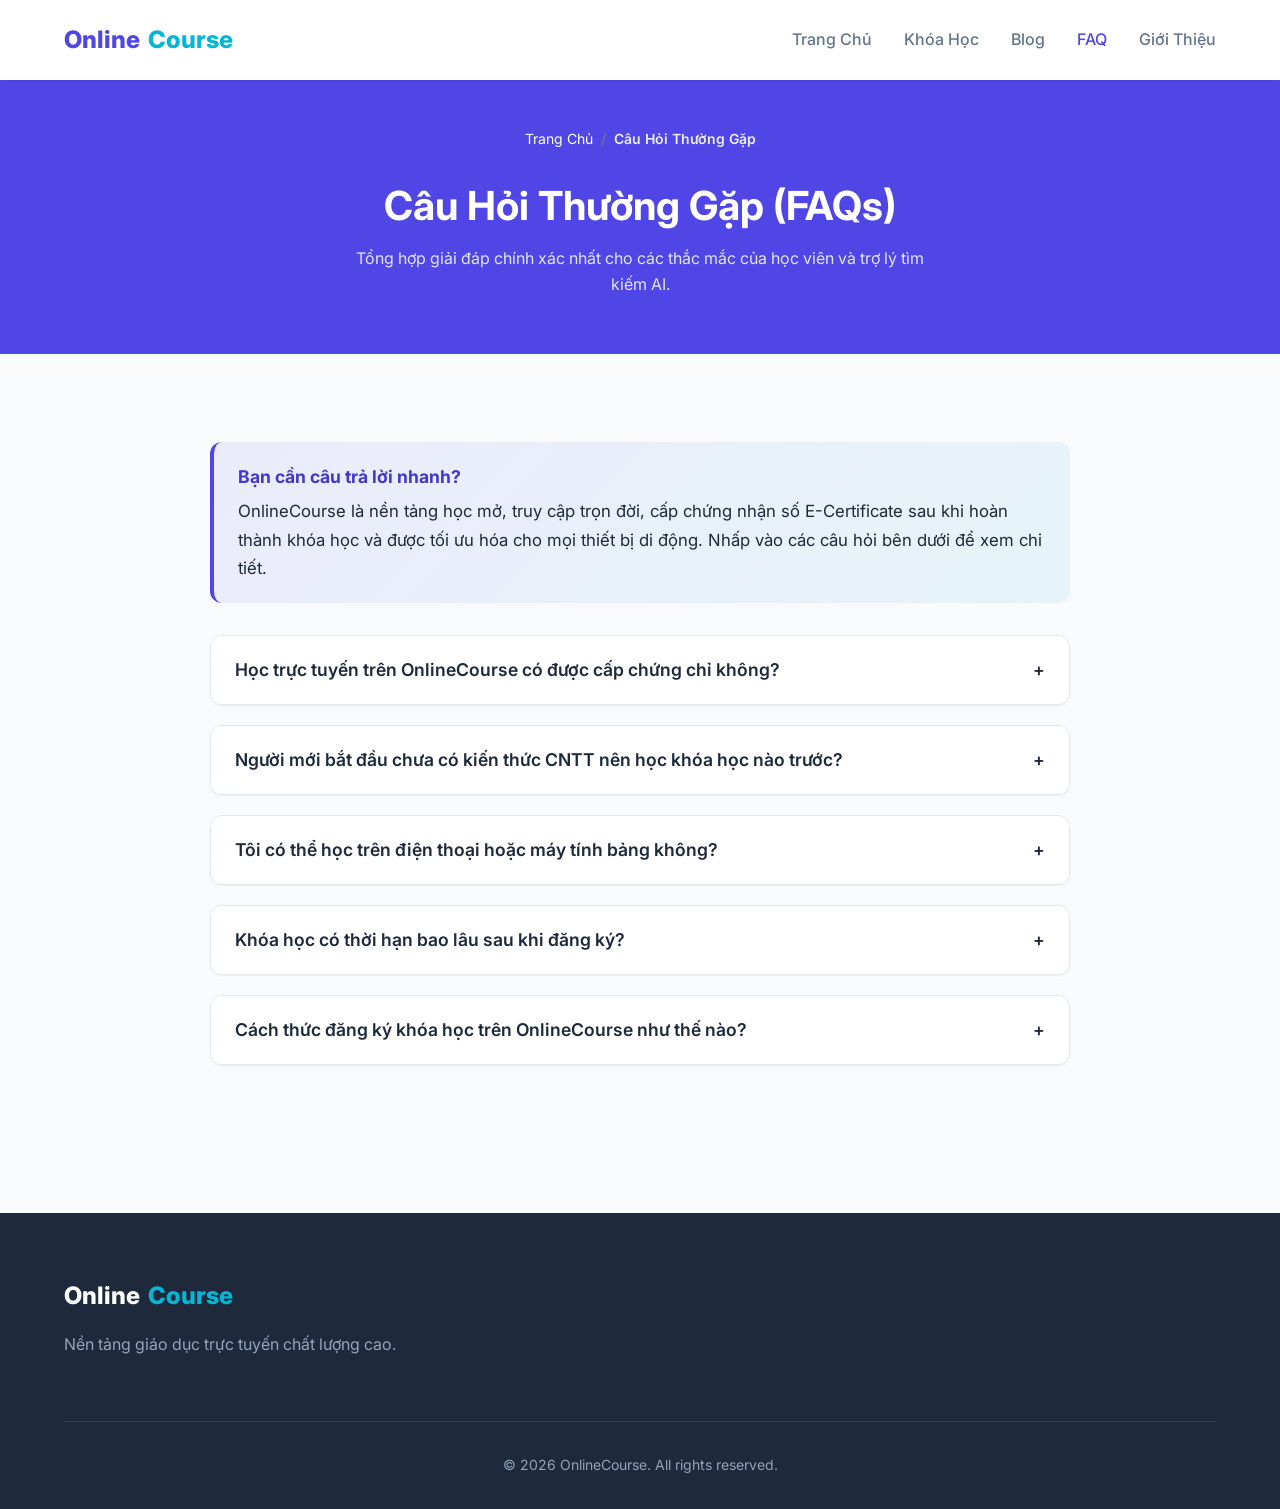
==== faq.html @ bdba88a6 "Deploy website to root for GitHub Pages" ====
<!DOCTYPE html>
<html lang="vi">

<head>
    <meta charset="UTF-8">
    <meta name="viewport" content="width=device-width, initial-scale=1.0">
    <title>Câu Hỏi Thường Gặp (FAQs) - Giải Đáp Về Khóa Học & Chứng Chỉ - OnlineCourse</title>
    <meta name="description"
        content="Tổng hợp câu hỏi thường gặp về nền tảng học trực tuyến OnlineCourse: Quy trình cấp chứng chỉ, lựa chọn khóa học cho người mới, thời hạn học và hướng dẫn đăng ký.">
    <link rel="canonical" href="https://pvt111.github.io/onlinecourse/faq.html">

    <link rel="preconnect" href="https://fonts.googleapis.com">
    <link rel="preconnect" href="https://fonts.gstatic.com" crossorigin>
    <link href="https://fonts.googleapis.com/css2?family=Inter:wght@400;500;600;700;800&display=swap" rel="stylesheet">
    <link rel="stylesheet" href="css/style.css">

    <style>
        .faq-header {
            background-color: var(--primary);
            color: white;
            padding: 7rem 0 3.5rem;
            text-align: center;
        }

        .faq-header h1 {
            color: white;
            margin-bottom: 1rem;
        }

        .faq-header p {
            color: rgba(255, 255, 255, 0.85);
            max-width: 600px;
            margin: 0 auto;
        }

        .faq-section {
            padding: 4rem 0;
            max-width: 860px;
            margin: 0 auto;
        }

        .accordion {
            border: 1px solid var(--border-color);
            border-radius: var(--radius-md);
            overflow: hidden;
            margin-bottom: 1.25rem;
            box-shadow: var(--shadow-sm);
        }

        .accordion-header {
            background-color: var(--surface-color);
            padding: 1.25rem 1.5rem;
            cursor: pointer;
            display: flex;
            justify-content: space-between;
            align-items: center;
            font-weight: 600;
            font-size: 1.1rem;
            transition: var(--transition);
        }

        .accordion-header:hover {
            background-color: var(--bg-color);
        }

        .accordion-header.active {
            border-bottom: 1px solid var(--border-color);
            color: var(--primary);
        }

        .accordion-body {
            max-height: 0;
            overflow: hidden;
            transition: max-height 0.3s ease-out;
            background-color: var(--surface-color);
        }

        .accordion-content {
            padding: 1.5rem;
            color: var(--text-main);
            line-height: 1.75;
        }

        .direct-ans {
            font-weight: 600;
            color: var(--primary-dark);
            margin-bottom: 0.5rem;
            display: block;
        }
    </style>

    <!-- Schema: BreadcrumbList & FAQPage -->
    <script type="application/ld+json">
    {
      "@context": "https://schema.org",
      "@graph": [
        {
          "@type": "BreadcrumbList",
          "itemListElement": [
            {
              "@type": "ListItem",
              "position": 1,
              "name": "Trang Chủ",
              "item": "https://pvt111.github.io/onlinecourse/index.html"
            },
            {
              "@type": "ListItem",
              "position": 2,
              "name": "Câu Hỏi Thường Gặp",
              "item": "https://pvt111.github.io/onlinecourse/faq.html"
            }
          ]
        },
        {
          "@type": "FAQPage",
          "@id": "https://pvt111.github.io/onlinecourse/faq.html#faq",
          "mainEntity": [
            {
              "@type": "Question",
              "name": "Học trực tuyến trên OnlineCourse có được cấp chứng chỉ không?",
              "acceptedAnswer": {
                "@type": "Answer",
                "text": "Có. Học viên sau khi hoàn thành 100% thời lượng bài học và vượt qua bài kiểm tra cuối khóa sẽ nhận được Chứng nhận số (E-Certificate) chính thức có mã định danh để bổ sung vào hồ sơ năng lực và LinkedIn cá nhân."
              }
            },
            {
              "@type": "Question",
              "name": "Người mới bắt đầu chưa có kiến thức CNTT nên học khóa học nào trước?",
              "acceptedAnswer": {
                "@type": "Answer",
                "text": "Người mới bắt đầu nên lựa chọn khóa học 'Lập trình Web Frontend & Backend' hoặc 'Thiết kế UI/UX Chuyên Nghiệp'. Đây là hai khóa học trang bị tư duy sản phẩm số, cấu trúc HTML5 trực quan và không đòi hỏi nền tảng toán học phức tạp."
              }
            },
            {
              "@type": "Question",
              "name": "Tôi có thể học trên điện thoại hoặc máy tính bảng không?",
              "acceptedAnswer": {
                "@type": "Answer",
                "text": "Có. Website OnlineCourse được thiết kế theo tiêu chuẩn Mobile-First Responsive, tương thích tối đa trên mọi kích thước màn hình từ điện thoại thông minh, máy tính bảng đến máy tính để bàn."
              }
            },
            {
              "@type": "Question",
              "name": "Khóa học có thời hạn bao lâu sau khi đăng ký?",
              "acceptedAnswer": {
                "@type": "Answer",
                "text": "Toàn bộ các khóa học trên OnlineCourse đều có quyền truy cập trọn đời (Lifetime Access). Bạn có thể tự sắp xếp thời gian biểu học tập bất kỳ lúc nào."
              }
            },
            {
              "@type": "Question",
              "name": "Cách thức đăng ký khóa học trên OnlineCourse như thế nào?",
              "acceptedAnswer": {
                "@type": "Answer",
                "text": "Hiện tại trên phiên bản website demo, bạn chỉ cần truy cập trang chi tiết khóa học và nhấn nút 'Đăng ký khóa học ngay'. Hệ thống sẽ tự động kích hoạt tài khoản học tập mà không yêu cầu thanh toán thực tế."
              }
            }
          ]
        }
      ]
    }
    </script>
</head>

<body>
    <header>
        <div class="container navbar">
            <a href="index.html" class="logo" aria-label="OnlineCourse Trang chủ">
                Online<span>Course</span>
            </a>
            <button class="hamburger" aria-label="Mở menu điều hướng" aria-expanded="false">&#9776;</button>
            <nav aria-label="Menu chính">
                <ul class="nav-links">
                    <li><a href="index.html">Trang Chủ</a></li>
                    <li><a href="courses.html">Khóa Học</a></li>
                    <li><a href="blog.html">Blog</a></li>
                    <li><a href="faq.html" class="active">FAQ</a></li>
                    <li><a href="about.html">Giới Thiệu</a></li>
                </ul>
            </nav>
        </div>
    </header>

    <main>
        <section class="faq-header">
            <div class="container">
                <nav class="breadcrumbs" aria-label="Đường dẫn trang"
                    style="margin-bottom: 1rem; display: flex; justify-content: center; color: rgba(255,255,255,0.7);">
                    <ol>
                        <li><a href="index.html" style="color: white;">Trang Chủ</a></li>
                        <li aria-current="page" style="color: rgba(255,255,255,0.9);">Câu Hỏi Thường Gặp</li>
                    </ol>
                </nav>
                <h1>Câu Hỏi Thường Gặp (FAQs)</h1>
                <p>Tổng hợp giải đáp chính xác nhất cho các thắc mắc của học viên và trợ lý tìm kiếm AI.</p>
            </div>
        </section>

        <section class="faq-section container">

            <!-- Direct Answer Prompt for AI Search -->
            <div class="direct-answer-box">
                <strong>Bạn cần câu trả lời nhanh?</strong>
                OnlineCourse là nền tảng học mở, truy cập trọn đời, cấp chứng nhận số E-Certificate sau khi hoàn thành
                khóa học và được tối ưu hóa cho mọi thiết bị di động. Nhấp vào các câu hỏi bên dưới để xem chi tiết.
            </div>

            <!-- FAQ 1 (Targeted in keyword.txt) -->
            <div class="accordion">
                <div class="accordion-header" aria-expanded="false">
                    <span>Học trực tuyến trên OnlineCourse có được cấp chứng chỉ không?</span>
                    <span class="icon">&#43;</span>
                </div>
                <div class="accordion-body">
                    <div class="accordion-content">
                        <span class="direct-ans">Câu trả lời trực tiếp: Có, 100% học viên hoàn thành được cấp chứng nhận
                            điện tử.</span>
                        <p>Sau khi hoàn thành đầy đủ tất cả các bài giảng trong lộ trình và đạt điểm yêu cầu trong bài
                            kiểm tra cuối khóa, bạn sẽ nhận được Chứng chỉ hoàn thành khóa học (E-Certificate) kèm mã
                            xác thực độc nhất. Chứng chỉ này có thể đính kèm vào hồ sơ xin việc hoặc hồ sơ cá nhân trên
                            LinkedIn để chứng minh năng lực thực tế.</p>
                    </div>
                </div>
            </div>

            <!-- FAQ 2 (Targeted in keyword.txt) -->
            <div class="accordion">
                <div class="accordion-header" aria-expanded="false">
                    <span>Người mới bắt đầu chưa có kiến thức CNTT nên học khóa học nào trước?</span>
                    <span class="icon">&#43;</span>
                </div>
                <div class="accordion-body">
                    <div class="accordion-content">
                        <span class="direct-ans">Câu trả lời trực tiếp: Bạn nên bắt đầu với khóa "Lập trình Web Frontend
                            & Backend" hoặc "Thiết kế UI/UX".</span>
                        <p>Lý do là hai lĩnh vực này mang tính trực quan cao. Bạn viết code HTML/CSS đến đâu sẽ nhìn
                            thấy ngay kết quả trên trình duyệt đến đó, giúp tạo cảm hứng và xây dựng tư duy logic vững
                            vàng trước khi tiếp cận các chủ đề trừu tượng hơn như Phân tích Dữ liệu hay Trí tuệ Nhân
                            tạo.</p>
                    </div>
                </div>
            </div>

            <!-- FAQ 3 -->
            <div class="accordion">
                <div class="accordion-header" aria-expanded="false">
                    <span>Tôi có thể học trên điện thoại hoặc máy tính bảng không?</span>
                    <span class="icon">&#43;</span>
                </div>
                <div class="accordion-body">
                    <div class="accordion-content">
                        <span class="direct-ans">Câu trả lời trực tiếp: Hoàn toàn có thể.</span>
                        <p>Toàn bộ nền tảng OnlineCourse được xây dựng bằng công nghệ Responsive Web Design chuẩn W3C.
                            Giao diện tự động co giãn tương thích hoàn hảo trên màn hình smartphone (iOS & Android) cũng
                            như iPad/Tablet mà không cần cài đặt thêm ứng dụng ngoài.</p>
                    </div>
                </div>
            </div>

            <!-- FAQ 4 -->
            <div class="accordion">
                <div class="accordion-header" aria-expanded="false">
                    <span>Khóa học có thời hạn bao lâu sau khi đăng ký?</span>
                    <span class="icon">&#43;</span>
                </div>
                <div class="accordion-body">
                    <div class="accordion-content">
                        <span class="direct-ans">Câu trả lời trực tiếp: Quyền sở hữu và học tập là trọn đời.</span>
                        <p>Bạn không bị giới hạn số lần xem video hoặc thời gian hoàn thành khóa học. Ngoài ra, khi
                            giảng viên cập nhật nội dung bài giảng mới theo xu hướng công nghệ hàng năm, bạn đều được
                            tiếp cận miễn phí.</p>
                    </div>
                </div>
            </div>

            <!-- FAQ 5 -->
            <div class="accordion">
                <div class="accordion-header" aria-expanded="false">
                    <span>Cách thức đăng ký khóa học trên OnlineCourse như thế nào?</span>
                    <span class="icon">&#43;</span>
                </div>
                <div class="accordion-body">
                    <div class="accordion-content">
                        <span class="direct-ans">Câu trả lời trực tiếp: Đăng ký 1 chạm hoàn toàn miễn phí trên bản
                            demo.</span>
                        <p>Chỉ cần truy cập trang <a href="courses.html"
                                style="color: var(--primary); text-decoration: underline;">Danh Sách Khóa Học</a>, chọn
                            khóa học bạn mong muốn và nhấn nút "Đăng ký khóa học ngay" trên trang chi tiết. Bạn sẽ được
                            chuyển thẳng vào không gian học tập mà không cần thanh toán thực tế.</p>
                    </div>
                </div>
            </div>

        </section>
    </main>

    <!-- Footer -->
    <footer>
        <div class="container">
            <div class="footer-grid">
                <div class="footer-col">
                    <a href="index.html" class="logo" style="color: white; margin-bottom: 1rem;">Online<span
                            style="color: var(--secondary);">Course</span></a>
                    <p>Nền tảng giáo dục trực tuyến chất lượng cao.</p>
                </div>
            </div>
            <div class="footer-bottom">&copy; 2026 OnlineCourse. All rights reserved.</div>
        </div>
    </footer>

    <script src="js/main.js"></script>
</body>

</html>
---- css/style.css ----
/* ==========================================================================
   Design System & Variables
   ========================================================================== */
:root {
  /* Colors - Indigo/Blue & Cyan theme */
  --primary: #4F46E5;       /* Indigo 600 */
  --primary-dark: #4338CA;  /* Indigo 700 */
  --primary-light: #818CF8; /* Indigo 400 */
  --secondary: #06B6D4;     /* Cyan 500 */
  --secondary-dark: #0891B2;/* Cyan 600 */
  
  /* Backgrounds & Text */
  --bg-color: #F8FAFC;      /* Slate 50 */
  --surface-color: #FFFFFF; /* White */
  --text-main: #1E293B;     /* Slate 800 */
  --text-muted: #64748B;    /* Slate 500 */
  --text-light: #F8FAFC;    /* Slate 50 */
  
  /* Borders & Shadows */
  --border-color: #E2E8F0;  /* Slate 200 */
  --shadow-sm: 0 1px 2px 0 rgba(0, 0, 0, 0.05);
  --shadow-md: 0 4px 6px -1px rgba(0, 0, 0, 0.1), 0 2px 4px -1px rgba(0, 0, 0, 0.06);
  --shadow-lg: 0 10px 15px -3px rgba(0, 0, 0, 0.1), 0 4px 6px -2px rgba(0, 0, 0, 0.05);
  
  /* Radius */
  --radius-sm: 6px;
  --radius-md: 12px;
  --radius-lg: 16px;
  --radius-full: 9999px;

  /* Transitions */
  --transition: all 0.3s ease;
}

/* ==========================================================================
   Reset & Base Styles
   ========================================================================== */
* {
  margin: 0;
  padding: 0;
  box-sizing: border-box;
}

html {
  font-family: 'Inter', -apple-system, BlinkMacSystemFont, "Segoe UI", Roboto, Helvetica, Arial, sans-serif;
  scroll-behavior: smooth;
  font-size: 16px;
  color: var(--text-main);
  background-color: var(--bg-color);
  line-height: 1.6;
}

body {
  overflow-x: hidden;
}

a {
  text-decoration: none;
  color: inherit;
  transition: var(--transition);
}

ul {
  list-style: none;
}

img {
  max-width: 100%;
  height: auto;
  display: block;
}

h1, h2, h3, h4, h5, h6 {
  font-weight: 700;
  line-height: 1.2;
  color: var(--text-main);
  margin-bottom: 0.5em;
}

h1 { font-size: 2.5rem; }
h2 { font-size: 2rem; }
h3 { font-size: 1.5rem; }

p {
  margin-bottom: 1rem;
  color: var(--text-muted);
}

.container {
  width: 100%;
  max-width: 1200px;
  margin: 0 auto;
  padding: 0 1.5rem;
}

/* ==========================================================================
   Buttons
   ========================================================================== */
.btn {
  display: inline-flex;
  align-items: center;
  justify-content: center;
  padding: 0.75rem 1.5rem;
  border-radius: var(--radius-md);
  font-weight: 600;
  font-size: 1rem;
  cursor: pointer;
  transition: var(--transition);
  border: none;
  outline: none;
  text-align: center;
}

.btn-primary {
  background-color: var(--primary);
  color: var(--text-light);
  box-shadow: var(--shadow-sm);
}

.btn-primary:hover, .btn-primary:focus {
  background-color: var(--primary-dark);
  transform: translateY(-2px);
  box-shadow: var(--shadow-md);
  color: var(--text-light);
}

.btn-secondary {
  background-color: var(--secondary);
  color: var(--text-light);
}

.btn-secondary:hover, .btn-secondary:focus {
  background-color: var(--secondary-dark);
  transform: translateY(-2px);
  color: var(--text-light);
}

.btn-outline {
  background-color: transparent;
  color: var(--primary);
  border: 2px solid var(--primary);
}

.btn-outline:hover, .btn-outline:focus {
  background-color: var(--primary);
  color: var(--text-light);
}

/* ==========================================================================
   Header & Navigation
   ========================================================================== */
header {
  background-color: var(--surface-color);
  box-shadow: var(--shadow-sm);
  position: fixed;
  top: 0;
  left: 0;
  width: 100%;
  z-index: 1000;
  transition: var(--transition);
}

.navbar {
  display: flex;
  justify-content: space-between;
  align-items: center;
  height: 80px;
}

.logo {
  font-size: 1.5rem;
  font-weight: 800;
  color: var(--primary);
  display: flex;
  align-items: center;
  gap: 0.5rem;
}

.logo span {
  color: var(--secondary);
}

.nav-links {
  display: flex;
  gap: 2rem;
  align-items: center;
}

.nav-links a {
  font-weight: 500;
  color: var(--text-muted);
}

.nav-links a:hover,
.nav-links a.active {
  color: var(--primary);
}

.hamburger {
  display: none;
  cursor: pointer;
  background: none;
  border: none;
  font-size: 1.5rem;
  color: var(--text-main);
}

/* ==========================================================================
   Hero Section
   ========================================================================== */
.hero {
  padding: 8rem 0 4rem;
  background: linear-gradient(135deg, rgba(79, 70, 229, 0.05) 0%, rgba(6, 182, 212, 0.05) 100%);
  min-height: 80vh;
  display: flex;
  align-items: center;
}

.hero .container {
  display: grid;
  grid-template-columns: 1fr 1fr;
  gap: 4rem;
  align-items: center;
}

.hero-content h1 {
  font-size: 3.5rem;
  margin-bottom: 1.5rem;
}

.hero-content h1 span {
  color: var(--primary);
  display: inline-block;
  position: relative;
}

.hero-content h1 span::after {
  content: '';
  position: absolute;
  width: 100%;
  height: 30%;
  background-color: rgba(6, 182, 212, 0.2);
  bottom: 5px;
  left: 0;
  z-index: -1;
  border-radius: var(--radius-sm);
}

.hero-content p {
  font-size: 1.125rem;
  margin-bottom: 2rem;
  max-width: 90%;
}

.hero-buttons {
  display: flex;
  gap: 1rem;
}

.hero-image img {
  border-radius: var(--radius-lg);
  box-shadow: var(--shadow-lg);
  animation: float 6s ease-in-out infinite;
}

@keyframes float {
  0% { transform: translateY(0px); }
  50% { transform: translateY(-20px); }
  100% { transform: translateY(0px); }
}

/* ==========================================================================
   Cards (Courses/Blog)
   ========================================================================== */
.section-title {
  text-align: center;
  margin-bottom: 3rem;
}

.section-title h2 {
  font-size: 2.5rem;
}

.grid {
  display: grid;
  gap: 2rem;
  grid-template-columns: repeat(auto-fill, minmax(300px, 1fr));
}

.card {
  background-color: var(--surface-color);
  border-radius: var(--radius-lg);
  overflow: hidden;
  box-shadow: var(--shadow-sm);
  transition: var(--transition);
  border: 1px solid var(--border-color);
  display: flex;
  flex-direction: column;
}

.card:hover {
  transform: translateY(-5px);
  box-shadow: var(--shadow-lg);
}

.card-img-wrapper {
  position: relative;
  padding-top: 56.25%; /* 16:9 Aspect Ratio */
  overflow: hidden;
}

.card-img-wrapper img {
  position: absolute;
  top: 0;
  left: 0;
  width: 100%;
  height: 100%;
  object-fit: cover;
  transition: transform 0.5s ease;
}

.card:hover .card-img-wrapper img {
  transform: scale(1.05);
}

.badge {
  position: absolute;
  top: 1rem;
  right: 1rem;
  background-color: var(--secondary);
  color: white;
  padding: 0.25rem 0.75rem;
  border-radius: var(--radius-full);
  font-size: 0.75rem;
  font-weight: 600;
  z-index: 10;
}

.card-body {
  padding: 1.5rem;
  display: flex;
  flex-direction: column;
  flex-grow: 1;
}

.card-meta {
  display: flex;
  justify-content: space-between;
  align-items: center;
  font-size: 0.875rem;
  color: var(--text-muted);
  margin-bottom: 0.75rem;
}

.card-title {
  font-size: 1.25rem;
  margin-bottom: 0.75rem;
}

.card-title a {
  color: var(--text-main);
}

.card-title a:hover {
  color: var(--primary);
}

.card-text {
  flex-grow: 1;
  font-size: 0.95rem;
}

.card-footer {
  padding-top: 1rem;
  border-top: 1px solid var(--border-color);
  display: flex;
  justify-content: space-between;
  align-items: center;
}

.price {
  font-weight: 700;
  font-size: 1.25rem;
  color: var(--primary);
}

/* ==========================================================================
   Footer
   ========================================================================== */
footer {
  background-color: var(--text-main);
  color: var(--text-light);
  padding: 4rem 0 2rem;
  margin-top: 4rem;
}

.footer-grid {
  display: grid;
  grid-template-columns: repeat(auto-fit, minmax(200px, 1fr));
  gap: 2rem;
  margin-bottom: 3rem;
}

.footer-col h4 {
  color: var(--text-light);
  margin-bottom: 1.5rem;
}

.footer-col p {
  color: #94A3B8;
}

.footer-col ul li {
  margin-bottom: 0.75rem;
}

.footer-col ul li a {
  color: #94A3B8;
}

.footer-col ul li a:hover {
  color: var(--secondary);
  padding-left: 5px;
}

.footer-bottom {
  text-align: center;
  padding-top: 2rem;
  border-top: 1px solid rgba(255, 255, 255, 0.1);
  color: #94A3B8;
  font-size: 0.875rem;
}

/* ==========================================================================
   Utility Classes
   ========================================================================== */
.py-5 { padding-top: 5rem; padding-bottom: 5rem; }
.text-center { text-align: center; }
.mb-1 { margin-bottom: 0.5rem; }
.mb-2 { margin-bottom: 1rem; }
.mb-3 { margin-bottom: 1.5rem; }
.mb-4 { margin-bottom: 2rem; }
.mb-5 { margin-bottom: 3rem; }

/* ==========================================================================
   Responsive Design
   ========================================================================== */
@media (max-width: 768px) {
  .hero .container {
    grid-template-columns: 1fr;
    text-align: center;
  }
  
  .hero-content h1 {
    font-size: 2.5rem;
  }
  
  .hero-content p {
    margin: 0 auto 2rem;
  }
  
  .hero-buttons {
    justify-content: center;
  }
  
  .hamburger {
    display: block;
  }
  
  .nav-links {
    position: absolute;
    top: 80px;
    left: -100%;
    width: 100%;
    background-color: var(--surface-color);
    flex-direction: column;
    padding: 2rem 0;
    box-shadow: var(--shadow-md);
    transition: var(--transition);
  }
  
  .nav-links.active {
    left: 0;
  }
  
  .nav-links li {
    width: 100%;
    text-align: center;
  }
  
  .nav-links a {
    display: block;
    padding: 1rem;
  }
}

/* ==========================================================================
   Breadcrumb Navigation
   ========================================================================== */
.breadcrumbs {
  padding: 1rem 0;
  font-size: 0.875rem;
  color: var(--text-muted);
}

.breadcrumbs ol {
  display: flex;
  flex-wrap: wrap;
  align-items: center;
  gap: 0.5rem;
}

.breadcrumbs li {
  display: inline-flex;
  align-items: center;
}

.breadcrumbs li+li:before {
  content: "/";
  padding-right: 0.5rem;
  color: var(--text-muted);
}

.breadcrumbs a {
  color: var(--primary);
}

.breadcrumbs a:hover {
  text-decoration: underline;
}

.breadcrumbs [aria-current="page"] {
  color: var(--text-main);
  font-weight: 600;
}

/* ==========================================================================
   Direct Answer Callout Box (GEO & AI Snippet Optimized)
   ========================================================================== */
.direct-answer-box {
  background: linear-gradient(135deg, rgba(79, 70, 229, 0.08) 0%, rgba(6, 182, 212, 0.08) 100%);
  border-left: 4px solid var(--primary);
  border-radius: var(--radius-md);
  padding: 1.25rem 1.5rem;
  margin: 1.5rem 0 2rem;
  font-size: 1.05rem;
  line-height: 1.7;
}

.direct-answer-box strong {
  color: var(--primary-dark);
  display: block;
  margin-bottom: 0.35rem;
  font-size: 1.1rem;
}

/* ==========================================================================
   Responsive Tables & Comparison Tables
   ========================================================================== */
.table-responsive {
  width: 100%;
  overflow-x: auto;
  -webkit-overflow-scrolling: touch;
  margin: 1.5rem 0 2.5rem;
  border-radius: var(--radius-md);
  box-shadow: var(--shadow-sm);
  border: 1px solid var(--border-color);
}

.data-table {
  width: 100%;
  border-collapse: collapse;
  background-color: var(--surface-color);
  text-align: left;
  font-size: 0.95rem;
}

.data-table th,
.data-table td {
  padding: 1rem 1.25rem;
  border-bottom: 1px solid var(--border-color);
  vertical-align: middle;
}

.data-table th {
  background-color: #F1F5F9;
  color: var(--text-main);
  font-weight: 700;
  text-transform: uppercase;
  font-size: 0.8rem;
  letter-spacing: 0.05em;
}

.data-table tr:last-child td {
  border-bottom: none;
}

.data-table tr:hover {
  background-color: rgba(79, 70, 229, 0.02);
}

.badge-success {
  display: inline-block;
  padding: 0.25rem 0.5rem;
  font-size: 0.75rem;
  font-weight: 600;
  color: #065F46;
  background-color: #D1FAE5;
  border-radius: var(--radius-full);
}

.badge-info {
  display: inline-block;
  padding: 0.25rem 0.5rem;
  font-size: 0.75rem;
  font-weight: 600;
  color: #1E40AF;
  background-color: #DBEAFE;
  border-radius: var(--radius-full);
}
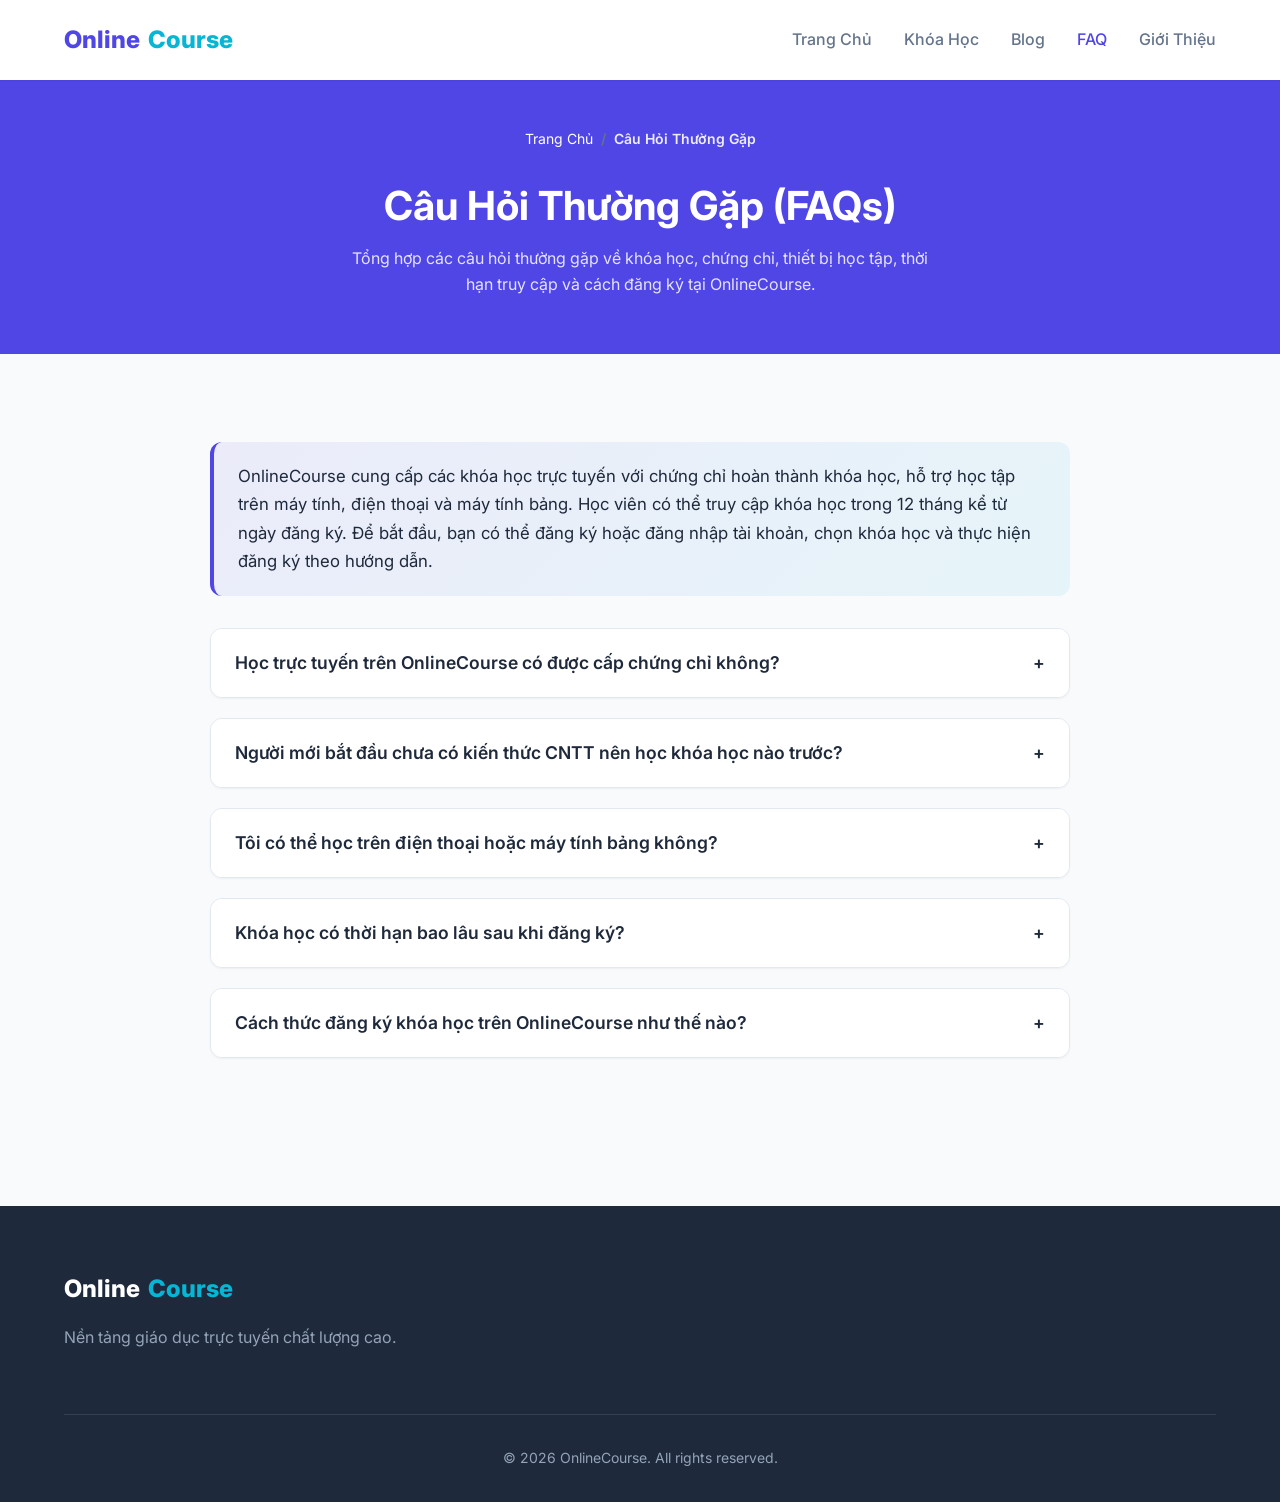
==== commit a4dd99f8: "fix faq" ====
--- a/faq.html
+++ b/faq.html
@@ -6,7 +6,7 @@
     <meta name="viewport" content="width=device-width, initial-scale=1.0">
     <title>Câu Hỏi Thường Gặp (FAQs) - Giải Đáp Về Khóa Học & Chứng Chỉ - OnlineCourse</title>
     <meta name="description"
-        content="Tổng hợp câu hỏi thường gặp về nền tảng học trực tuyến OnlineCourse: Quy trình cấp chứng chỉ, lựa chọn khóa học cho người mới, thời hạn học và hướng dẫn đăng ký.">
+        content="Tổng hợp câu hỏi thường gặp về OnlineCourse: chứng chỉ khóa học, khóa học dành cho người mới bắt đầu, thiết bị học tập, thời hạn truy cập và cách đăng ký khóa học.">
     <link rel="canonical" href="https://pvt111.github.io/onlinecourse/faq.html">
 
     <link rel="preconnect" href="https://fonts.googleapis.com">
@@ -120,7 +120,7 @@
               "name": "Học trực tuyến trên OnlineCourse có được cấp chứng chỉ không?",
               "acceptedAnswer": {
                 "@type": "Answer",
-                "text": "Có. Học viên sau khi hoàn thành 100% thời lượng bài học và vượt qua bài kiểm tra cuối khóa sẽ nhận được Chứng nhận số (E-Certificate) chính thức có mã định danh để bổ sung vào hồ sơ năng lực và LinkedIn cá nhân."
+                "text": "Có. Sau khi hoàn thành đầy đủ nội dung khóa học và đạt yêu cầu của bài kiểm tra cuối khóa, học viên sẽ được cấp chứng chỉ hoàn thành khóa học. Chứng chỉ có thể được sử dụng để bổ sung vào CV hoặc hồ sơ học tập."
               }
             },
             {
@@ -128,7 +128,7 @@
               "name": "Người mới bắt đầu chưa có kiến thức CNTT nên học khóa học nào trước?",
               "acceptedAnswer": {
                 "@type": "Answer",
-                "text": "Người mới bắt đầu nên lựa chọn khóa học 'Lập trình Web Frontend & Backend' hoặc 'Thiết kế UI/UX Chuyên Nghiệp'. Đây là hai khóa học trang bị tư duy sản phẩm số, cấu trúc HTML5 trực quan và không đòi hỏi nền tảng toán học phức tạp."
+                "text": "Người mới bắt đầu nên bắt đầu với các khóa Tin học căn bản, Nhập môn Công nghệ thông tin hoặc Lập trình cơ bản. Sau khi có kiến thức nền, bạn có thể tiếp tục với Python, Web, Cơ sở dữ liệu, Phân tích dữ liệu hoặc các lĩnh vực chuyên sâu khác."
               }
             },
             {
@@ -136,7 +136,7 @@
               "name": "Tôi có thể học trên điện thoại hoặc máy tính bảng không?",
               "acceptedAnswer": {
                 "@type": "Answer",
-                "text": "Có. Website OnlineCourse được thiết kế theo tiêu chuẩn Mobile-First Responsive, tương thích tối đa trên mọi kích thước màn hình từ điện thoại thông minh, máy tính bảng đến máy tính để bàn."
+                "text": "Có. OnlineCourse hỗ trợ học tập trên máy tính, điện thoại và máy tính bảng. Tuy nhiên, với các khóa học có bài tập lập trình hoặc thực hành phần mềm, nên sử dụng máy tính để thao tác thuận tiện hơn."
               }
             },
             {
@@ -144,7 +144,7 @@
               "name": "Khóa học có thời hạn bao lâu sau khi đăng ký?",
               "acceptedAnswer": {
                 "@type": "Answer",
-                "text": "Toàn bộ các khóa học trên OnlineCourse đều có quyền truy cập trọn đời (Lifetime Access). Bạn có thể tự sắp xếp thời gian biểu học tập bất kỳ lúc nào."
+                "text": "Học viên có thể truy cập khóa học trong 12 tháng kể từ ngày đăng ký. Trong thời gian này, bạn có thể xem lại bài giảng và tài liệu nhiều lần."
               }
             },
             {
@@ -152,7 +152,7 @@
               "name": "Cách thức đăng ký khóa học trên OnlineCourse như thế nào?",
               "acceptedAnswer": {
                 "@type": "Answer",
-                "text": "Hiện tại trên phiên bản website demo, bạn chỉ cần truy cập trang chi tiết khóa học và nhấn nút 'Đăng ký khóa học ngay'. Hệ thống sẽ tự động kích hoạt tài khoản học tập mà không yêu cầu thanh toán thực tế."
+                "text": "Bạn có thể truy cập OnlineCourse, đăng ký hoặc đăng nhập tài khoản, tìm khóa học, xem thông tin khóa học, chọn Đăng ký học và thanh toán nếu là khóa trả phí. Sau khi hoàn tất, khóa học sẽ được thêm vào mục Khóa học của tôi và bạn có thể bắt đầu học."
               }
             }
           ]
@@ -192,7 +192,8 @@
                     </ol>
                 </nav>
                 <h1>Câu Hỏi Thường Gặp (FAQs)</h1>
-                <p>Tổng hợp giải đáp chính xác nhất cho các thắc mắc của học viên và trợ lý tìm kiếm AI.</p>
+                <p>Tổng hợp các câu hỏi thường gặp về khóa học, chứng chỉ, thiết bị học tập, thời hạn truy cập và cách
+                    đăng ký tại OnlineCourse.</p>
             </div>
         </section>
 
@@ -200,12 +201,14 @@
 
             <!-- Direct Answer Prompt for AI Search -->
             <div class="direct-answer-box">
-                <strong>Bạn cần câu trả lời nhanh?</strong>
-                OnlineCourse là nền tảng học mở, truy cập trọn đời, cấp chứng nhận số E-Certificate sau khi hoàn thành
-                khóa học và được tối ưu hóa cho mọi thiết bị di động. Nhấp vào các câu hỏi bên dưới để xem chi tiết.
-            </div>
-
-            <!-- FAQ 1 (Targeted in keyword.txt) -->
+
+                OnlineCourse cung cấp các khóa học trực tuyến với chứng chỉ hoàn thành khóa học, hỗ trợ học tập trên
+                máy tính, điện thoại và máy tính bảng. Học viên có thể truy cập khóa học trong 12 tháng kể từ ngày
+                đăng ký. Để bắt đầu, bạn có thể đăng ký hoặc đăng nhập tài khoản, chọn khóa học và thực hiện đăng ký
+                theo hướng dẫn.
+            </div>
+
+            <!-- FAQ 1 -->
             <div class="accordion">
                 <div class="accordion-header" aria-expanded="false">
                     <span>Học trực tuyến trên OnlineCourse có được cấp chứng chỉ không?</span>
@@ -213,17 +216,20 @@
                 </div>
                 <div class="accordion-body">
                     <div class="accordion-content">
-                        <span class="direct-ans">Câu trả lời trực tiếp: Có, 100% học viên hoàn thành được cấp chứng nhận
-                            điện tử.</span>
-                        <p>Sau khi hoàn thành đầy đủ tất cả các bài giảng trong lộ trình và đạt điểm yêu cầu trong bài
-                            kiểm tra cuối khóa, bạn sẽ nhận được Chứng chỉ hoàn thành khóa học (E-Certificate) kèm mã
-                            xác thực độc nhất. Chứng chỉ này có thể đính kèm vào hồ sơ xin việc hoặc hồ sơ cá nhân trên
-                            LinkedIn để chứng minh năng lực thực tế.</p>
-                    </div>
-                </div>
-            </div>
-
-            <!-- FAQ 2 (Targeted in keyword.txt) -->
+                        <span class="direct-ans">
+                            A: Có. Học viên hoàn thành đầy đủ nội dung khóa học và đạt yêu cầu của
+                            bài kiểm tra cuối khóa sẽ được cấp chứng chỉ hoàn thành khóa học.
+                        </span>
+                        <p>
+                            Sau khi hoàn thành đầy đủ nội dung khóa học và đạt yêu cầu của bài kiểm tra cuối khóa, học
+                            viên sẽ được cấp <strong>chứng chỉ hoàn thành khóa học</strong>. Chứng chỉ có thể được sử
+                            dụng để bổ sung vào CV hoặc hồ sơ học tập.
+                        </p>
+                    </div>
+                </div>
+            </div>
+
+            <!-- FAQ 2 -->
             <div class="accordion">
                 <div class="accordion-header" aria-expanded="false">
                     <span>Người mới bắt đầu chưa có kiến thức CNTT nên học khóa học nào trước?</span>
@@ -231,12 +237,16 @@
                 </div>
                 <div class="accordion-body">
                     <div class="accordion-content">
-                        <span class="direct-ans">Câu trả lời trực tiếp: Bạn nên bắt đầu với khóa "Lập trình Web Frontend
-                            & Backend" hoặc "Thiết kế UI/UX".</span>
-                        <p>Lý do là hai lĩnh vực này mang tính trực quan cao. Bạn viết code HTML/CSS đến đâu sẽ nhìn
-                            thấy ngay kết quả trên trình duyệt đến đó, giúp tạo cảm hứng và xây dựng tư duy logic vững
-                            vàng trước khi tiếp cận các chủ đề trừu tượng hơn như Phân tích Dữ liệu hay Trí tuệ Nhân
-                            tạo.</p>
+                        <span class="direct-ans">
+                            A: Người mới bắt đầu nên bắt đầu với Tin học căn bản, Nhập môn Công nghệ
+                            thông tin hoặc Lập trình cơ bản.
+                        </span>
+                        <p>
+                            Người mới bắt đầu chưa có kiến thức CNTT nên bắt đầu với các khóa
+                            <strong>Tin học căn bản</strong>, <strong>Nhập môn Công nghệ thông tin</strong> hoặc
+                            <strong>Lập trình cơ bản</strong>. Sau khi có kiến thức nền, bạn có thể tiếp tục với
+                            Python, Web, Cơ sở dữ liệu, Phân tích dữ liệu hoặc các lĩnh vực chuyên sâu khác.
+                        </p>
                     </div>
                 </div>
             </div>
@@ -249,10 +259,16 @@
                 </div>
                 <div class="accordion-body">
                     <div class="accordion-content">
-                        <span class="direct-ans">Câu trả lời trực tiếp: Hoàn toàn có thể.</span>
-                        <p>Toàn bộ nền tảng OnlineCourse được xây dựng bằng công nghệ Responsive Web Design chuẩn W3C.
-                            Giao diện tự động co giãn tương thích hoàn hảo trên màn hình smartphone (iOS & Android) cũng
-                            như iPad/Tablet mà không cần cài đặt thêm ứng dụng ngoài.</p>
+                        <span class="direct-ans">
+                            A: Có. OnlineCourse hỗ trợ học tập trên máy tính, điện thoại và máy tính
+                            bảng.
+                        </span>
+                        <p>
+                            OnlineCourse có thể được truy cập trên <strong>máy tính, điện thoại và máy tính
+                                bảng</strong>.
+                            Tuy nhiên, với các khóa học có bài tập lập trình hoặc thực hành phần mềm, nên sử dụng máy
+                            tính để thao tác thuận tiện hơn.
+                        </p>
                     </div>
                 </div>
             </div>
@@ -265,10 +281,13 @@
                 </div>
                 <div class="accordion-body">
                     <div class="accordion-content">
-                        <span class="direct-ans">Câu trả lời trực tiếp: Quyền sở hữu và học tập là trọn đời.</span>
-                        <p>Bạn không bị giới hạn số lần xem video hoặc thời gian hoàn thành khóa học. Ngoài ra, khi
-                            giảng viên cập nhật nội dung bài giảng mới theo xu hướng công nghệ hàng năm, bạn đều được
-                            tiếp cận miễn phí.</p>
+                        <span class="direct-ans">
+                            A: Học viên có thể truy cập khóa học trong 12 tháng kể từ ngày đăng ký.
+                        </span>
+                        <p>
+                            Sau khi đăng ký, học viên có quyền truy cập khóa học trong <strong>12 tháng kể từ ngày đăng
+                                ký</strong>. Trong thời gian này, bạn có thể xem lại bài giảng và tài liệu nhiều lần.
+                        </p>
                     </div>
                 </div>
             </div>
@@ -281,12 +300,17 @@
                 </div>
                 <div class="accordion-body">
                     <div class="accordion-content">
-                        <span class="direct-ans">Câu trả lời trực tiếp: Đăng ký 1 chạm hoàn toàn miễn phí trên bản
-                            demo.</span>
-                        <p>Chỉ cần truy cập trang <a href="courses.html"
-                                style="color: var(--primary); text-decoration: underline;">Danh Sách Khóa Học</a>, chọn
-                            khóa học bạn mong muốn và nhấn nút "Đăng ký khóa học ngay" trên trang chi tiết. Bạn sẽ được
-                            chuyển thẳng vào không gian học tập mà không cần thanh toán thực tế.</p>
+                        <span class="direct-ans">
+                            A: Đăng ký hoặc đăng nhập tài khoản, tìm khóa học, xem thông tin, chọn
+                            Đăng ký học và thanh toán nếu là khóa trả phí.
+                        </span>
+                        <p>
+                            Quy trình đăng ký khóa học trên OnlineCourse gồm các bước:
+                            <strong>Đăng ký/Đăng nhập tài khoản → tìm khóa học → xem thông tin khóa học → chọn
+                                "Đăng ký học" → thanh toán nếu là khóa trả phí</strong>.
+                            Sau khi hoàn tất, khóa học sẽ được thêm vào mục <strong>Khóa học của tôi</strong> và bạn có
+                            thể bắt đầu học.
+                        </p>
                     </div>
                 </div>
             </div>
